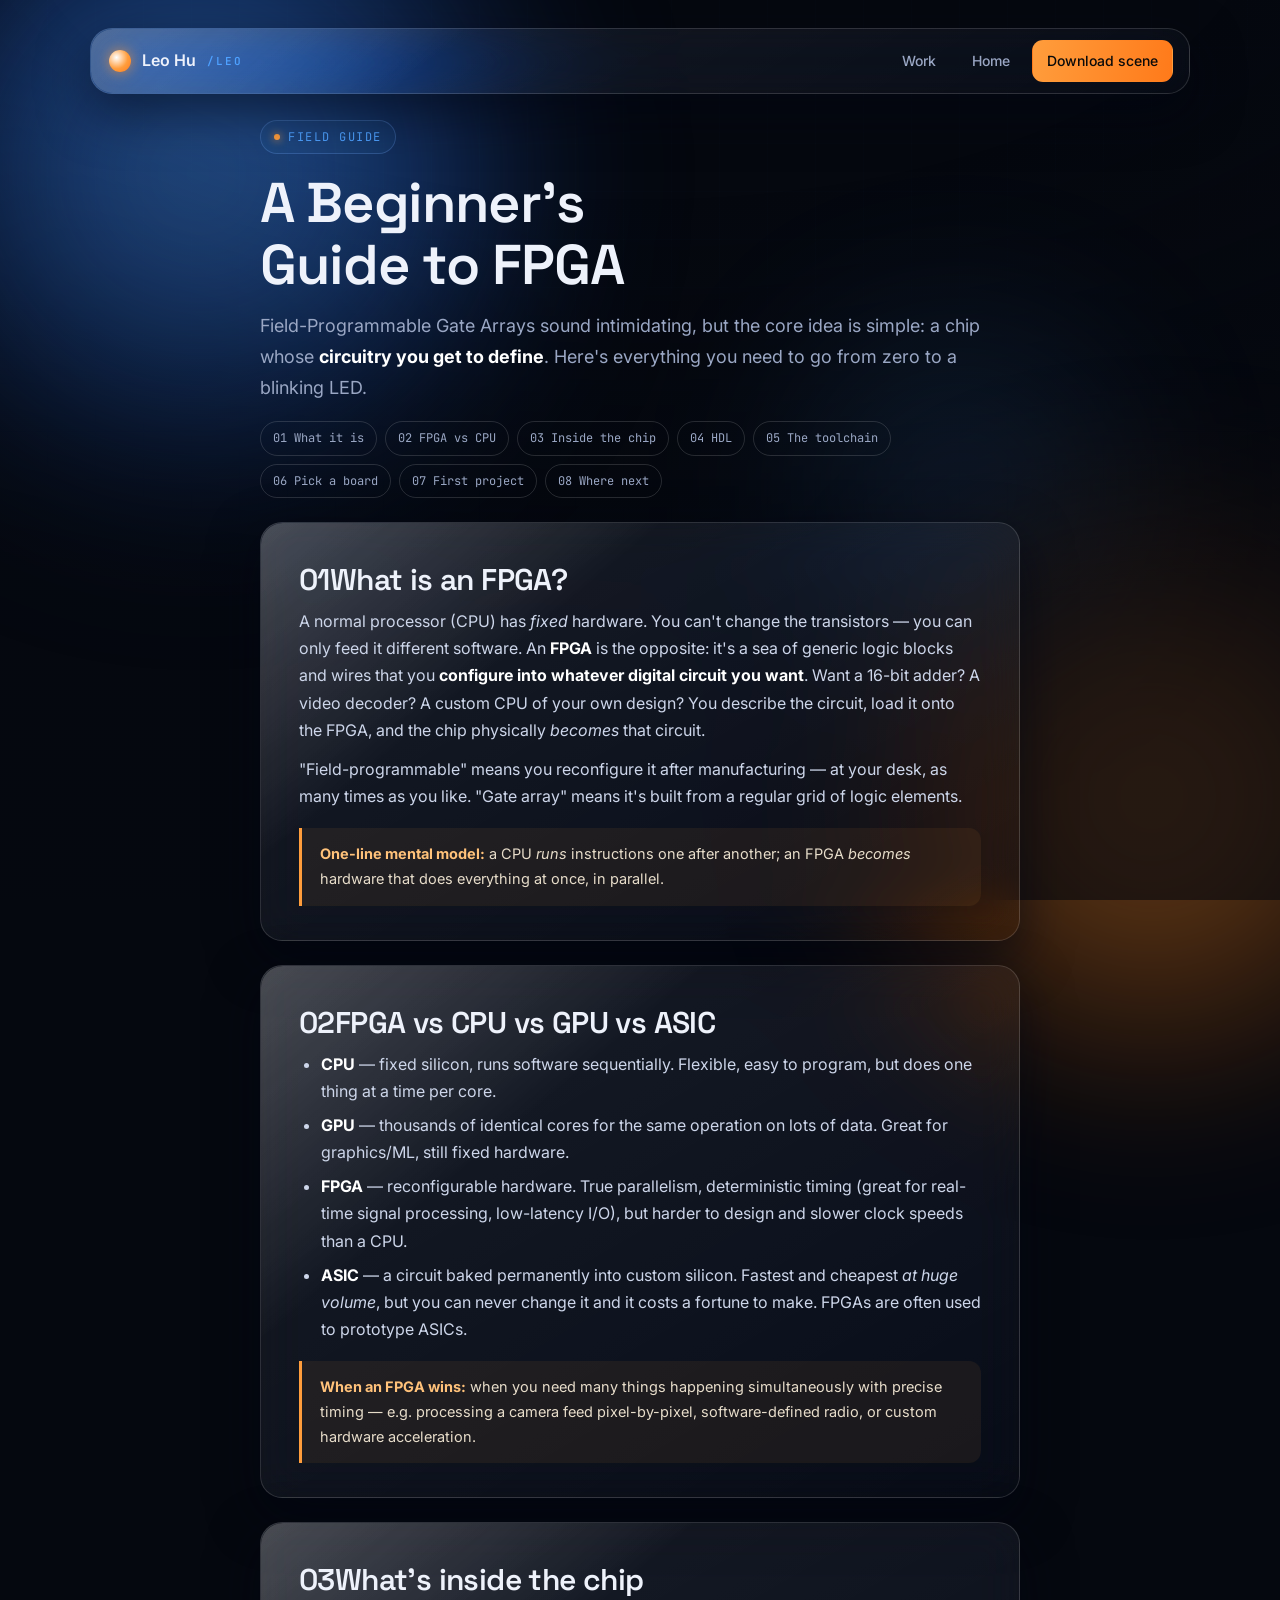
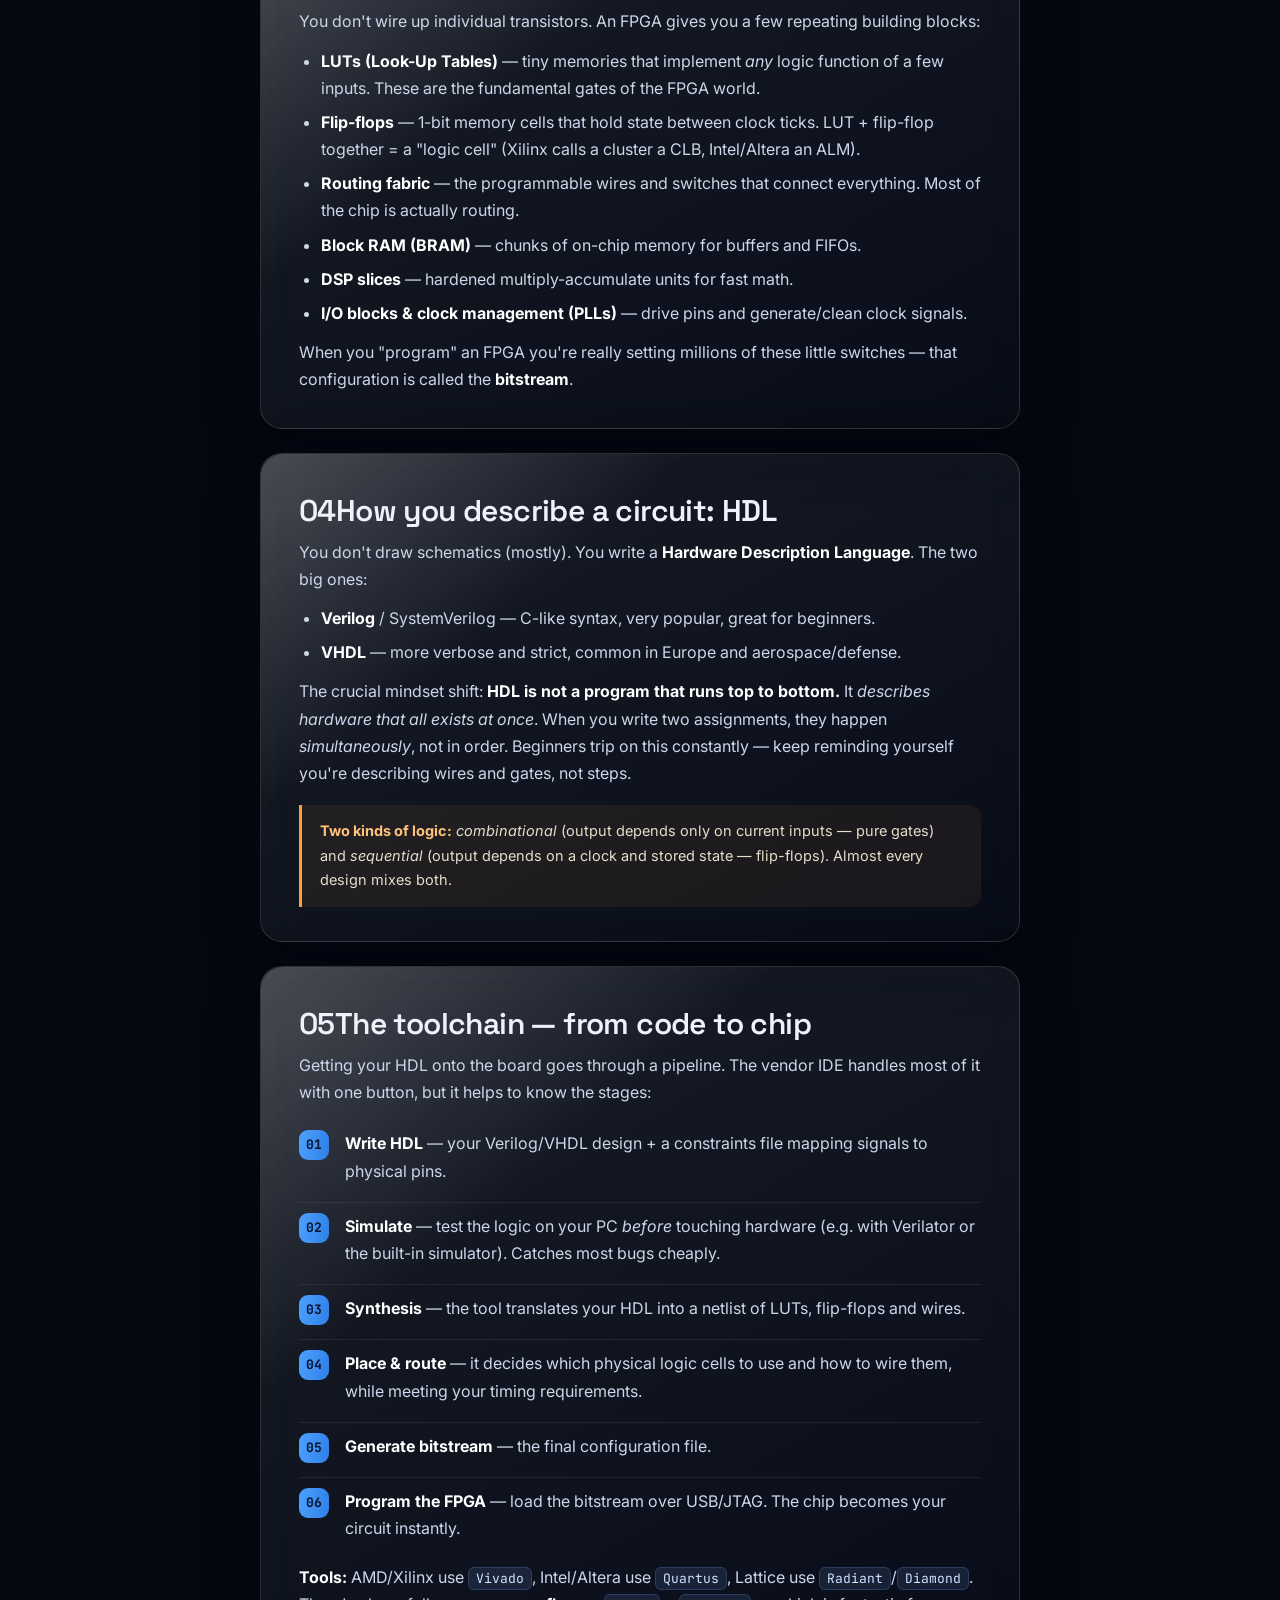
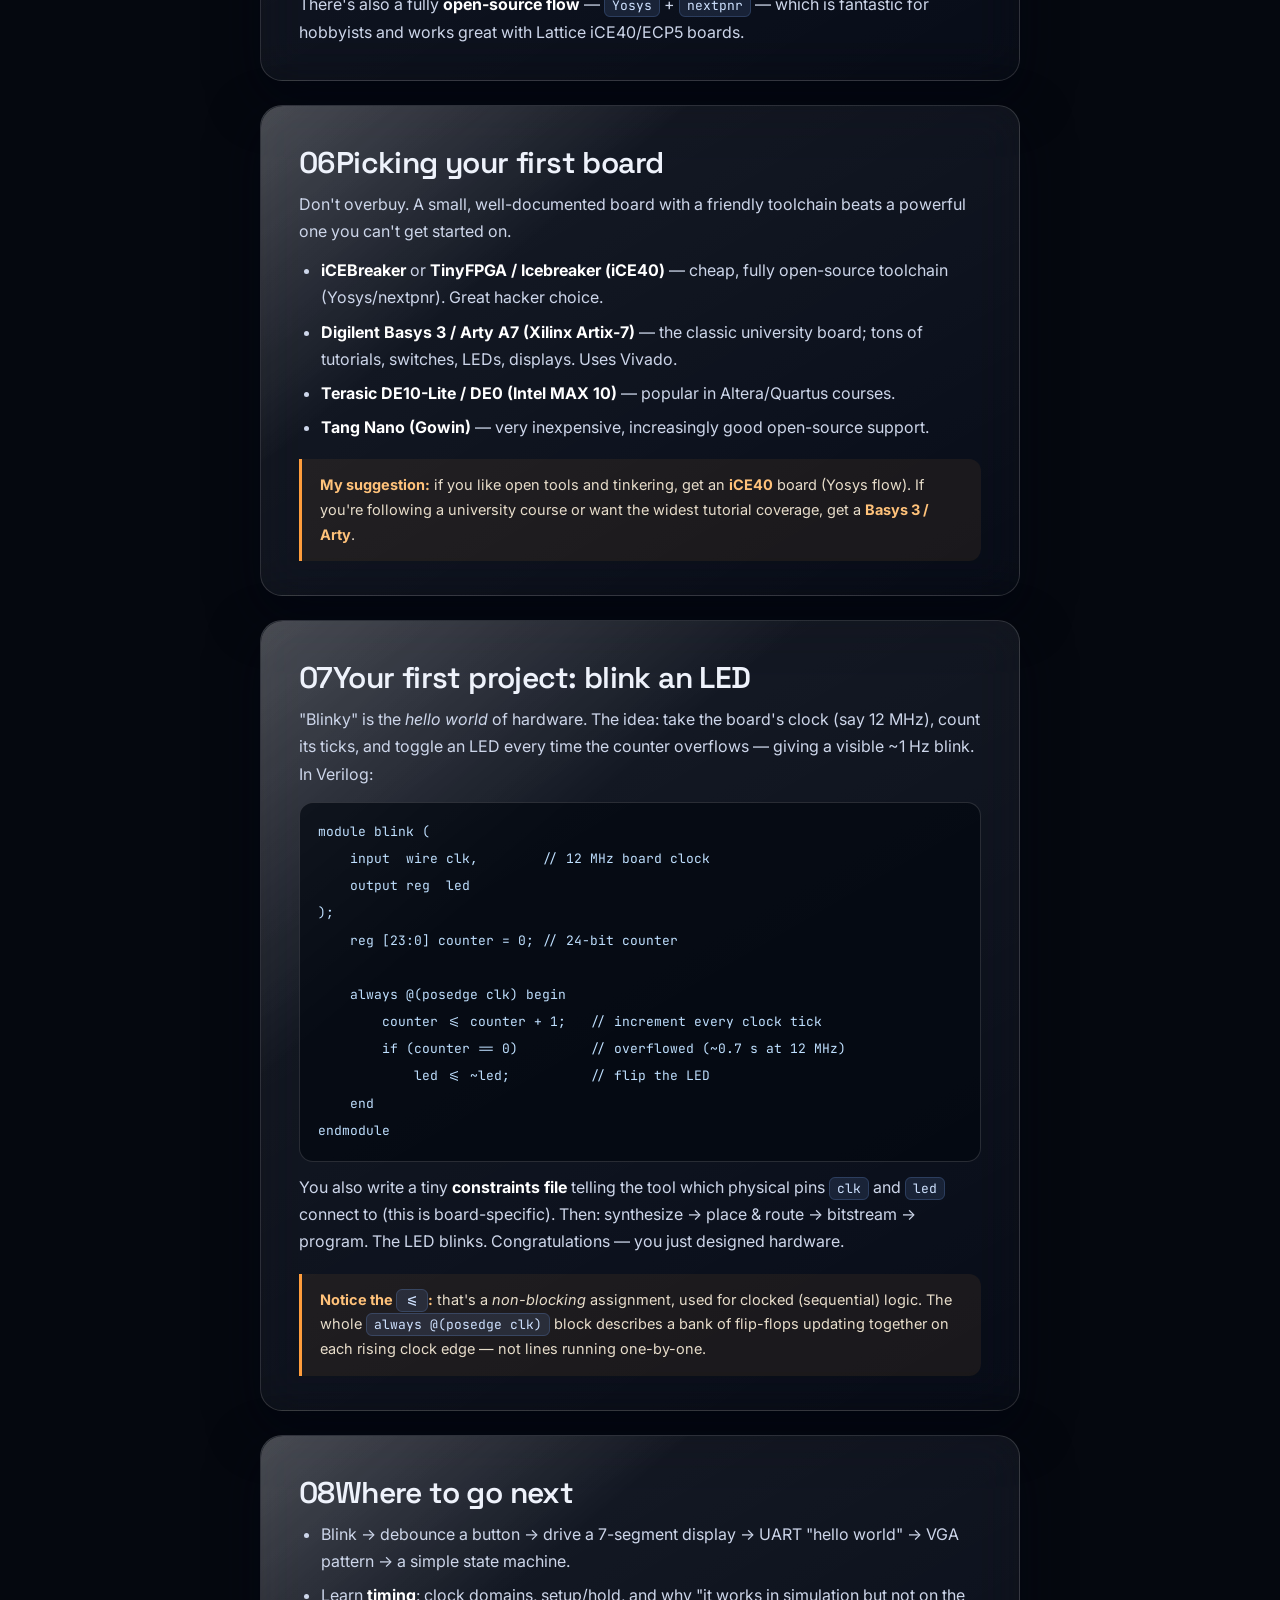
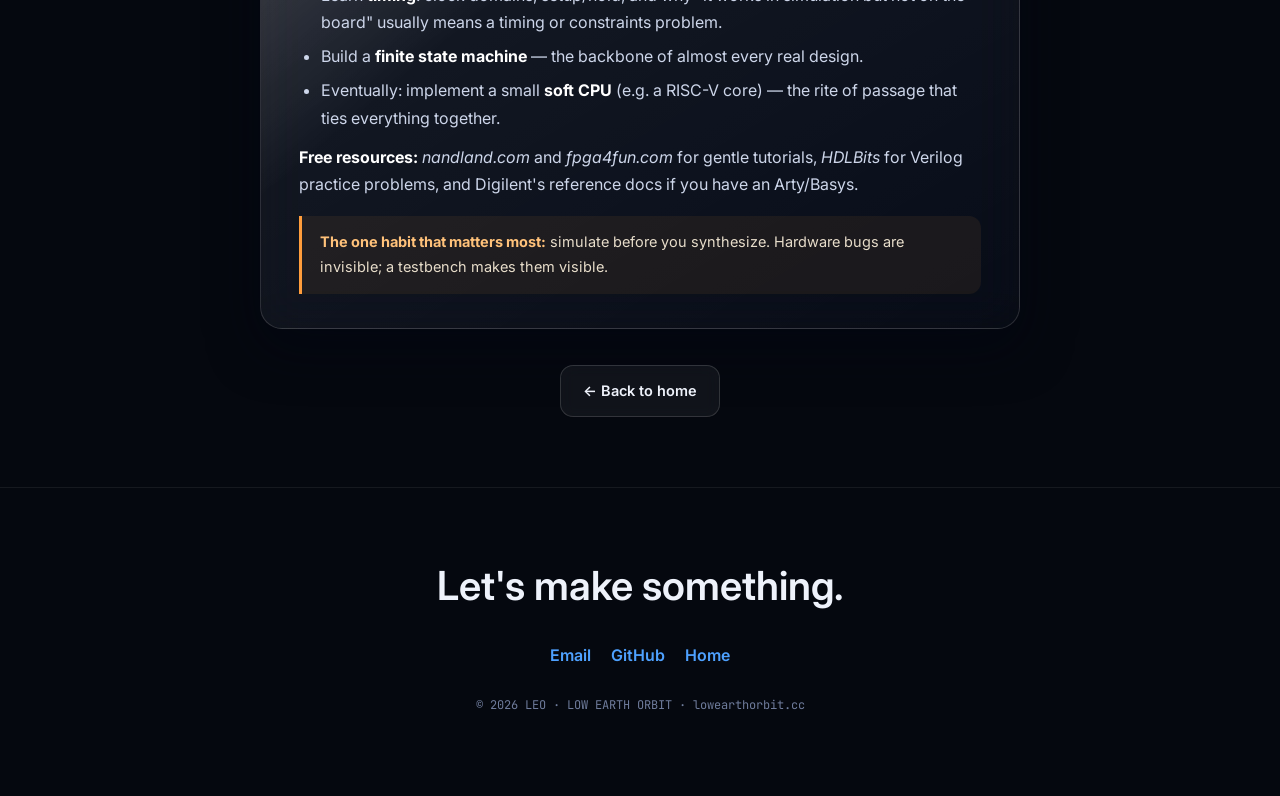
==== fpga.html @ 11cb7e1e "Redesign: liquid-glass UI (blue/orange, high-tech), big photo + small video, remove bio, add FPGA gu" ====
<!DOCTYPE html>
<html lang="en">
<head>
<meta charset="UTF-8">
<meta name="viewport" content="width=device-width, initial-scale=1.0">
<title>A Beginner's Guide to FPGA — lowearthorbit.cc</title>
<meta name="description" content="A from-zero beginner's guide to FPGAs: what they are, how they differ from CPUs, the toolchain, choosing a board, and your first blink-an-LED project in Verilog.">
<link rel="preconnect" href="https://fonts.googleapis.com">
<link rel="preconnect" href="https://fonts.gstatic.com" crossorigin>
<link href="https://fonts.googleapis.com/css2?family=Inter:wght@400;500;600&family=JetBrains+Mono:wght@400;500;700&family=Space+Grotesk:wght@500;600;700&display=swap" rel="stylesheet">
<link rel="stylesheet" href="assets/style.css">
</head>
<body>
  <div class="bg-orb blue"></div>
  <div class="bg-orb orange"></div>
  <div class="bg-orb blue2"></div>
  <div class="bg-grid"></div>
  <div class="bg-veil"></div>

  <nav class="glass">
    <a class="brand" href="index.html"><span class="orb-dot"></span>Leo&nbsp;Hu<span class="mono">/LEO</span></a>
    <div class="nav-links">
      <a href="index.html#work">Work</a>
      <a href="index.html">Home</a>
      <a class="btn nav-cta" href="index.html#nathan">Download scene</a>
    </div>
  </nav>

  <div class="wrap">
    <div class="article">

      <div class="reveal">
        <span class="tag"><span class="dot"></span>Field Guide</span>
        <h1 style="font-size:clamp(34px,6vw,56px);font-weight:600;margin-top:18px">A Beginner's<br><span class="grad">Guide to FPGA</span></h1>
        <p class="lead" style="margin-top:16px">Field-Programmable Gate Arrays sound intimidating, but the core idea is simple: a chip whose <strong style="color:#fff">circuitry you get to define</strong>. Here's everything you need to go from zero to a blinking LED.</p>
        <div class="toc">
          <a href="#what">01 What it is</a>
          <a href="#vs">02 FPGA vs CPU</a>
          <a href="#inside">03 Inside the chip</a>
          <a href="#hdl">04 HDL</a>
          <a href="#flow">05 The toolchain</a>
          <a href="#board">06 Pick a board</a>
          <a href="#blink">07 First project</a>
          <a href="#next">08 Where next</a>
        </div>
      </div>

      <section class="glass reveal" id="what">
        <h2><span class="n">01</span>What is an FPGA?</h2>
        <p>A normal processor (CPU) has <em>fixed</em> hardware. You can't change the transistors — you can only feed it different software. An <strong>FPGA</strong> is the opposite: it's a sea of generic logic blocks and wires that you <strong>configure into whatever digital circuit you want</strong>. Want a 16-bit adder? A video decoder? A custom CPU of your own design? You describe the circuit, load it onto the FPGA, and the chip physically <em>becomes</em> that circuit.</p>
        <p>"Field-programmable" means you reconfigure it after manufacturing — at your desk, as many times as you like. "Gate array" means it's built from a regular grid of logic elements.</p>
        <div class="callout"><b>One-line mental model:</b> a CPU <i>runs</i> instructions one after another; an FPGA <i>becomes</i> hardware that does everything at once, in parallel.</div>
      </section>

      <section class="glass reveal" id="vs">
        <h2><span class="n">02</span>FPGA vs CPU vs GPU vs ASIC</h2>
        <ul>
          <li><strong>CPU</strong> — fixed silicon, runs software sequentially. Flexible, easy to program, but does one thing at a time per core.</li>
          <li><strong>GPU</strong> — thousands of identical cores for the same operation on lots of data. Great for graphics/ML, still fixed hardware.</li>
          <li><strong>FPGA</strong> — reconfigurable hardware. True parallelism, deterministic timing (great for real-time signal processing, low-latency I/O), but harder to design and slower clock speeds than a CPU.</li>
          <li><strong>ASIC</strong> — a circuit baked permanently into custom silicon. Fastest and cheapest <em>at huge volume</em>, but you can never change it and it costs a fortune to make. FPGAs are often used to prototype ASICs.</li>
        </ul>
        <div class="callout"><b>When an FPGA wins:</b> when you need many things happening simultaneously with precise timing — e.g. processing a camera feed pixel-by-pixel, software-defined radio, or custom hardware acceleration.</div>
      </section>

      <section class="glass reveal" id="inside">
        <h2><span class="n">03</span>What's inside the chip</h2>
        <p>You don't wire up individual transistors. An FPGA gives you a few repeating building blocks:</p>
        <ul>
          <li><strong>LUTs (Look-Up Tables)</strong> — tiny memories that implement <em>any</em> logic function of a few inputs. These are the fundamental gates of the FPGA world.</li>
          <li><strong>Flip-flops</strong> — 1-bit memory cells that hold state between clock ticks. LUT + flip-flop together = a "logic cell" (Xilinx calls a cluster a CLB, Intel/Altera an ALM).</li>
          <li><strong>Routing fabric</strong> — the programmable wires and switches that connect everything. Most of the chip is actually routing.</li>
          <li><strong>Block RAM (BRAM)</strong> — chunks of on-chip memory for buffers and FIFOs.</li>
          <li><strong>DSP slices</strong> — hardened multiply-accumulate units for fast math.</li>
          <li><strong>I/O blocks &amp; clock management (PLLs)</strong> — drive pins and generate/clean clock signals.</li>
        </ul>
        <p>When you "program" an FPGA you're really setting millions of these little switches — that configuration is called the <strong>bitstream</strong>.</p>
      </section>

      <section class="glass reveal" id="hdl">
        <h2><span class="n">04</span>How you describe a circuit: HDL</h2>
        <p>You don't draw schematics (mostly). You write a <strong>Hardware Description Language</strong>. The two big ones:</p>
        <ul>
          <li><strong>Verilog</strong> / SystemVerilog — C-like syntax, very popular, great for beginners.</li>
          <li><strong>VHDL</strong> — more verbose and strict, common in Europe and aerospace/defense.</li>
        </ul>
        <p>The crucial mindset shift: <strong>HDL is not a program that runs top to bottom.</strong> It <em>describes hardware that all exists at once</em>. When you write two assignments, they happen <em>simultaneously</em>, not in order. Beginners trip on this constantly — keep reminding yourself you're describing wires and gates, not steps.</p>
        <div class="callout"><b>Two kinds of logic:</b> <i>combinational</i> (output depends only on current inputs — pure gates) and <i>sequential</i> (output depends on a clock and stored state — flip-flops). Almost every design mixes both.</div>
      </section>

      <section class="glass reveal" id="flow">
        <h2><span class="n">05</span>The toolchain — from code to chip</h2>
        <p>Getting your HDL onto the board goes through a pipeline. The vendor IDE handles most of it with one button, but it helps to know the stages:</p>
        <ol class="steps">
          <li><b>Write HDL</b> — your Verilog/VHDL design + a constraints file mapping signals to physical pins.</li>
          <li><b>Simulate</b> — test the logic on your PC <em>before</em> touching hardware (e.g. with Verilator or the built-in simulator). Catches most bugs cheaply.</li>
          <li><b>Synthesis</b> — the tool translates your HDL into a netlist of LUTs, flip-flops and wires.</li>
          <li><b>Place &amp; route</b> — it decides which physical logic cells to use and how to wire them, while meeting your timing requirements.</li>
          <li><b>Generate bitstream</b> — the final configuration file.</li>
          <li><b>Program the FPGA</b> — load the bitstream over USB/JTAG. The chip becomes your circuit instantly.</li>
        </ol>
        <p><strong>Tools:</strong> AMD/Xilinx use <code>Vivado</code>, Intel/Altera use <code>Quartus</code>, Lattice use <code>Radiant</code>/<code>Diamond</code>. There's also a fully <strong>open-source flow</strong> — <code>Yosys</code> + <code>nextpnr</code> — which is fantastic for hobbyists and works great with Lattice iCE40/ECP5 boards.</p>
      </section>

      <section class="glass reveal" id="board">
        <h2><span class="n">06</span>Picking your first board</h2>
        <p>Don't overbuy. A small, well-documented board with a friendly toolchain beats a powerful one you can't get started on.</p>
        <ul>
          <li><strong>iCEBreaker</strong> or <strong>TinyFPGA / Icebreaker (iCE40)</strong> — cheap, fully open-source toolchain (Yosys/nextpnr). Great hacker choice.</li>
          <li><strong>Digilent Basys 3 / Arty A7 (Xilinx Artix-7)</strong> — the classic university board; tons of tutorials, switches, LEDs, displays. Uses Vivado.</li>
          <li><strong>Terasic DE10-Lite / DE0 (Intel MAX 10)</strong> — popular in Altera/Quartus courses.</li>
          <li><strong>Tang Nano (Gowin)</strong> — very inexpensive, increasingly good open-source support.</li>
        </ul>
        <div class="callout"><b>My suggestion:</b> if you like open tools and tinkering, get an <b>iCE40</b> board (Yosys flow). If you're following a university course or want the widest tutorial coverage, get a <b>Basys 3 / Arty</b>.</div>
      </section>

      <section class="glass reveal" id="blink">
        <h2><span class="n">07</span>Your first project: blink an LED</h2>
        <p>"Blinky" is the <em>hello world</em> of hardware. The idea: take the board's clock (say 12&nbsp;MHz), count its ticks, and toggle an LED every time the counter overflows — giving a visible ~1&nbsp;Hz blink. In Verilog:</p>
        <pre><code>module blink (
    input  wire clk,        // 12 MHz board clock
    output reg  led
);
    reg [23:0] counter = 0; // 24-bit counter

    always @(posedge clk) begin
        counter &lt;= counter + 1;   // increment every clock tick
        if (counter == 0)         // overflowed (~0.7 s at 12 MHz)
            led &lt;= ~led;          // flip the LED
    end
endmodule</code></pre>
        <p>You also write a tiny <strong>constraints file</strong> telling the tool which physical pins <code>clk</code> and <code>led</code> connect to (this is board-specific). Then: synthesize → place &amp; route → bitstream → program. The LED blinks. Congratulations — you just designed hardware.</p>
        <div class="callout"><b>Notice the <code>&lt;=</code>:</b> that's a <i>non-blocking</i> assignment, used for clocked (sequential) logic. The whole <code>always @(posedge clk)</code> block describes a bank of flip-flops updating together on each rising clock edge — not lines running one-by-one.</div>
      </section>

      <section class="glass reveal" id="next">
        <h2><span class="n">08</span>Where to go next</h2>
        <ul>
          <li>Blink → debounce a button → drive a 7-segment display → UART "hello world" → VGA pattern → a simple state machine.</li>
          <li>Learn <strong>timing</strong>: clock domains, setup/hold, and why "it works in simulation but not on the board" usually means a timing or constraints problem.</li>
          <li>Build a <strong>finite state machine</strong> — the backbone of almost every real design.</li>
          <li>Eventually: implement a small <strong>soft CPU</strong> (e.g. a RISC-V core) — the rite of passage that ties everything together.</li>
        </ul>
        <p><strong>Free resources:</strong> <em>nandland.com</em> and <em>fpga4fun.com</em> for gentle tutorials, <em>HDLBits</em> for Verilog practice problems, and Digilent's reference docs if you have an Arty/Basys.</p>
        <div class="callout"><b>The one habit that matters most:</b> simulate before you synthesize. Hardware bugs are invisible; a testbench makes them visible.</div>
      </section>

      <p style="text-align:center;margin-top:36px">
        <a class="btn btn-ghost" href="index.html">← Back to home</a>
      </p>
    </div>
  </div>

  <footer id="contact">
    <div class="wrap">
      <div class="big">Let's make something.</div>
      <div class="links">
        <a href="mailto:leoh949494@gmail.com">Email</a>
        <a href="https://github.com/leoeohu">GitHub</a>
        <a href="index.html">Home</a>
      </div>
      <div class="fine">© <span id="year"></span> LEO · LOW EARTH ORBIT · lowearthorbit.cc</div>
    </div>
  </footer>

  <script src="assets/main.js"></script>
</body>
</html>
---- assets/style.css ----
/* ===========================================================
   lowearthorbit.cc — shared design system
   minimalist · liquid glass · blue + orange · high-tech
   =========================================================== */
:root{
  --bg-0:#05080f;
  --bg-1:#080d1a;
  --ink:#eef2fb;
  --muted:#9aa7c4;
  --muted-2:#6f7c9c;

  --blue:#4ea1ff;
  --blue-2:#2f7fe6;
  --blue-deep:#1b4fae;
  --orange:#ff9d3c;
  --orange-2:#ff7a1a;
  --orange-soft:#ffc27a;

  --glass-bg:linear-gradient(150deg, rgba(255,255,255,.085), rgba(255,255,255,.02));
  --glass-brd:rgba(255,255,255,.14);
  --glass-shadow:0 18px 50px rgba(2,6,18,.55);
  --maxw:1100px;
  --ease:cubic-bezier(.22,.7,.2,1);
  --mono:'JetBrains Mono',ui-monospace,Menlo,monospace;
}
*{box-sizing:border-box;margin:0;padding:0}
html{scroll-behavior:smooth}
body{
  background:var(--bg-0);
  color:var(--ink);
  font-family:'Inter',-apple-system,BlinkMacSystemFont,'Segoe UI',sans-serif;
  line-height:1.7;font-size:16px;
  -webkit-font-smoothing:antialiased;
  overflow-x:hidden;position:relative;min-height:100vh;
}
h1,h2,h3,h4{font-family:'Space Grotesk','Inter',sans-serif;letter-spacing:-.02em;line-height:1.1}
a{color:inherit}
.mono{font-family:var(--mono)}

/* ---------- ambient background: drifting orbs + tech grid ---------- */
.bg-orb{position:fixed;border-radius:50%;filter:blur(90px);z-index:-3;opacity:.55;pointer-events:none}
.bg-orb.blue{width:55vw;height:55vw;left:-12vw;top:-14vw;
  background:radial-gradient(circle,var(--blue) 0%,var(--blue-deep) 45%,transparent 70%);
  animation:drift1 26s var(--ease) infinite alternate}
.bg-orb.orange{width:48vw;height:48vw;right:-14vw;bottom:-16vw;
  background:radial-gradient(circle,var(--orange) 0%,#9c4a08 45%,transparent 70%);
  animation:drift2 32s var(--ease) infinite alternate;opacity:.42}
.bg-orb.blue2{width:34vw;height:34vw;right:8vw;top:30vh;
  background:radial-gradient(circle,var(--blue) 0%,transparent 68%);opacity:.28;
  animation:drift3 38s var(--ease) infinite alternate}
@keyframes drift1{to{transform:translate(8vw,10vh) scale(1.12)}}
@keyframes drift2{to{transform:translate(-7vw,-8vh) scale(1.08)}}
@keyframes drift3{to{transform:translate(-6vw,6vh) scale(1.15)}}
.bg-grid{position:fixed;inset:0;z-index:-2;pointer-events:none;opacity:.5;
  background:
    linear-gradient(transparent 0,transparent calc(100% - 1px),rgba(120,160,255,.05) 100%),
    linear-gradient(90deg,transparent 0,transparent calc(100% - 1px),rgba(120,160,255,.05) 100%);
  background-size:48px 48px;
  -webkit-mask-image:radial-gradient(120% 90% at 50% 0%,#000 30%,transparent 80%);
  mask-image:radial-gradient(120% 90% at 50% 0%,#000 30%,transparent 80%);}
.bg-veil{position:fixed;inset:0;z-index:-2;pointer-events:none;
  background:radial-gradient(120% 80% at 50% -10%,transparent 40%,rgba(5,8,15,.6) 100%)}

/* ---------- liquid glass primitive ---------- */
.glass{position:relative;background:var(--glass-bg);backdrop-filter:blur(22px) saturate(170%);
  -webkit-backdrop-filter:blur(22px) saturate(170%);
  border:1px solid var(--glass-brd);border-radius:22px;box-shadow:var(--glass-shadow);
  overflow:hidden;isolation:isolate;
  transition:transform .4s var(--ease),border-color .4s var(--ease),box-shadow .4s var(--ease)}
.glass::before{content:"";position:absolute;inset:0;border-radius:inherit;pointer-events:none;
  background:linear-gradient(140deg,rgba(255,255,255,.35),rgba(255,255,255,0) 32%);
  opacity:.6;mix-blend-mode:overlay}
.glass::after{content:"";position:absolute;inset:0;border-radius:inherit;pointer-events:none;
  background:radial-gradient(220px circle at var(--mx,50%) var(--my,15%),rgba(255,255,255,.18),transparent 60%);
  opacity:0;transition:opacity .4s var(--ease)}
.glass:hover{transform:translateY(-4px);border-color:rgba(255,255,255,.28);
  box-shadow:0 26px 70px rgba(2,6,18,.6),0 0 0 1px rgba(120,170,255,.12)}
.glass:hover::after{opacity:1}
.glass>*{position:relative;z-index:1}

/* ---------- layout ---------- */
.wrap{max-width:var(--maxw);margin:0 auto;padding:0 26px}
section{padding:70px 0;position:relative}
.tag{display:inline-flex;align-items:center;gap:8px;font-family:var(--mono);font-size:12px;
  letter-spacing:1.5px;text-transform:uppercase;color:var(--blue);
  padding:6px 13px;border:1px solid rgba(120,170,255,.25);border-radius:999px;background:rgba(78,161,255,.06)}
.tag .dot{width:6px;height:6px;border-radius:50%;background:var(--orange);box-shadow:0 0 8px var(--orange)}
.sec-head{margin-bottom:34px}
.sec-num{font-family:var(--mono);font-size:13px;color:var(--orange);letter-spacing:2px}
.sec-title{font-size:clamp(28px,4.6vw,42px);font-weight:600;margin-top:8px}
.sec-sub{color:var(--muted);margin-top:10px;max-width:560px}

/* ---------- nav ---------- */
nav{position:sticky;top:14px;z-index:60;margin:14px auto 0;max-width:var(--maxw);
  width:calc(100% - 28px);display:flex;align-items:center;justify-content:space-between;
  padding:11px 16px 11px 18px;border-radius:18px}
.brand{display:flex;align-items:center;gap:11px;text-decoration:none;color:var(--ink);font-weight:600;font-size:16px}
.brand .orb-dot{width:22px;height:22px;border-radius:50%;
  background:radial-gradient(circle at 34% 34%,#fff,var(--orange) 55%,var(--orange-2));
  box-shadow:0 0 14px rgba(255,150,50,.7)}
.brand .mono{color:var(--blue);font-size:11px;letter-spacing:2px}
.nav-links{display:flex;gap:8px;align-items:center}
.nav-links a{text-decoration:none;color:var(--muted);font-size:14px;font-weight:500;
  padding:8px 14px;border-radius:11px;transition:color .25s,background .25s}
.nav-links a:hover{color:var(--ink);background:rgba(255,255,255,.06)}
.nav-cta{color:#0a0a0a!important;background:linear-gradient(100deg,var(--orange),var(--orange-2));font-weight:600}
.nav-cta:hover{filter:brightness(1.08)}
@media(max-width:620px){.nav-links a:not(.nav-cta){display:none}}

/* ---------- buttons ---------- */
.btn{display:inline-flex;align-items:center;gap:9px;text-decoration:none;font-weight:600;font-size:14.5px;
  padding:13px 22px;border-radius:13px;cursor:pointer;border:1px solid transparent;
  transition:transform .2s var(--ease),box-shadow .2s var(--ease),background .2s,border-color .2s}
.btn-primary{background:linear-gradient(100deg,var(--orange),var(--orange-2));color:#1a0e02;
  box-shadow:0 10px 30px rgba(255,140,40,.32)}
.btn-primary:hover{transform:translateY(-3px);box-shadow:0 16px 42px rgba(255,140,40,.46)}
.btn-blue{background:linear-gradient(100deg,var(--blue),var(--blue-2));color:#06122a;
  box-shadow:0 10px 30px rgba(60,130,246,.3)}
.btn-blue:hover{transform:translateY(-3px);box-shadow:0 16px 42px rgba(60,130,246,.45)}
.btn-ghost{background:rgba(255,255,255,.05);border-color:var(--glass-brd);color:var(--ink);
  backdrop-filter:blur(8px)}
.btn-ghost:hover{transform:translateY(-3px);border-color:rgba(255,255,255,.3);background:rgba(255,255,255,.09)}

/* ---------- hero ---------- */
header.hero{padding:90px 0 40px;text-align:center}
header.hero h1{font-size:clamp(48px,9vw,104px);font-weight:600;line-height:.98}
.hero .grad{background:linear-gradient(100deg,var(--blue) 0%,#bcd6ff 40%,var(--orange-soft) 72%,var(--orange) 100%);
  -webkit-background-clip:text;background-clip:text;-webkit-text-fill-color:transparent}
.hero .lead{margin:22px auto 0;max-width:520px;color:var(--muted);font-size:clamp(16px,2.2vw,19px)}
.hero .chips{display:flex;gap:10px;justify-content:center;flex-wrap:wrap;margin-top:26px}
.chip{font-family:var(--mono);font-size:12.5px;color:var(--ink);padding:8px 15px;border-radius:999px;
  background:var(--glass-bg);border:1px solid var(--glass-brd);backdrop-filter:blur(10px)}
.chip:nth-child(even){border-color:rgba(255,160,60,.32);color:var(--orange-soft)}
.hero .cta{display:flex;gap:13px;justify-content:center;flex-wrap:wrap;margin-top:34px}

/* ---------- nathan feature: big photo + small video ---------- */
.nathan{display:grid;grid-template-columns:1.05fr .95fr;gap:30px;align-items:stretch}
.nathan .photo{padding:0}
.nathan .photo img{display:block;width:100%;height:100%;object-fit:cover;border-radius:22px;min-height:420px}
.nathan .panel{padding:30px;display:flex;flex-direction:column;justify-content:center}
.nathan .panel h3{font-size:clamp(26px,3.4vw,34px);font-weight:600}
.nathan .role{font-family:var(--mono);font-size:12px;letter-spacing:1.5px;text-transform:uppercase;color:var(--orange);margin-top:6px}
.nathan .panel p{color:var(--muted);margin-top:14px;font-size:15px}
.nathan .specs{display:flex;flex-wrap:wrap;gap:7px;margin-top:16px}
.pill{font-family:var(--mono);font-size:11.5px;color:var(--muted);padding:5px 11px;border:1px solid var(--glass-brd);border-radius:999px}
.video-row{display:flex;align-items:center;gap:14px;margin-top:20px}
.video-mini{width:120px;flex:0 0 120px;border-radius:14px;overflow:hidden;border:1px solid var(--glass-brd);background:#06101f}
.video-mini video{display:block;width:100%;height:100%;object-fit:cover}
.video-cap{font-size:13px;color:var(--muted)}
.video-cap b{display:block;color:var(--ink);font-family:var(--mono);font-size:11px;letter-spacing:1.5px;text-transform:uppercase;margin-bottom:3px}
.acts{display:flex;gap:11px;flex-wrap:wrap;margin-top:24px}
@media(max-width:780px){.nathan{grid-template-columns:1fr}.nathan .photo img{min-height:0;aspect-ratio:3/4}}

/* ---------- two-up project cards ---------- */
.cards{display:grid;grid-template-columns:1fr 1fr;gap:22px;margin-top:22px}
.card{padding:0;display:flex;flex-direction:column}
.card .thumb{aspect-ratio:16/10;overflow:hidden;border-bottom:1px solid var(--glass-brd)}
.card .thumb img{width:100%;height:100%;object-fit:cover;transition:transform .6s var(--ease)}
.card:hover .thumb img{transform:scale(1.06)}
.card .body{padding:22px 24px 24px}
.card .role{font-family:var(--mono);font-size:11.5px;letter-spacing:1.5px;text-transform:uppercase;color:var(--blue)}
.card h3{font-size:21px;font-weight:600;margin-top:7px}
.card p{color:var(--muted);font-size:14.5px;margin-top:10px}
.card .acts{margin-top:18px}
.tex-grid{display:grid;grid-template-columns:repeat(4,1fr);gap:7px}
.tex-grid img{width:100%;aspect-ratio:1;object-fit:cover;border-radius:9px;border:1px solid var(--glass-brd)}
.note{font-family:var(--mono);font-size:11.5px;color:var(--muted-2);margin-top:16px}
@media(max-width:780px){.cards{grid-template-columns:1fr}}

/* ---------- FPGA guide banner on home ---------- */
.guide-banner{padding:34px 36px;display:grid;grid-template-columns:1fr auto;gap:24px;align-items:center}
.guide-banner h3{font-size:clamp(24px,3.2vw,32px);font-weight:600}
.guide-banner p{color:var(--muted);margin-top:10px;max-width:560px;font-size:15px}
.guide-banner .circuit{font-family:var(--mono);font-size:12px;color:var(--blue);margin-top:14px;letter-spacing:1px}
@media(max-width:680px){.guide-banner{grid-template-columns:1fr}}

/* ---------- footer ---------- */
footer{padding:64px 0 80px;text-align:center;border-top:1px solid rgba(255,255,255,.07);margin-top:50px}
footer .big{font-size:clamp(26px,5vw,40px);font-weight:600}
footer .links{display:flex;gap:20px;justify-content:center;margin-top:22px}
footer .links a{color:var(--blue);text-decoration:none;font-weight:600}
footer .links a:hover{color:var(--orange-soft)}
footer .fine{margin-top:26px;font-family:var(--mono);font-size:12px;color:var(--muted-2)}

/* ---------- article (fpga guide page) ---------- */
.article{max-width:760px;margin:0 auto;padding:40px 0 20px}
.article .glass{padding:34px 38px;margin-top:24px}
.article h2{font-size:clamp(24px,3.4vw,30px);font-weight:600;margin-top:6px}
.article h3{font-size:20px;font-weight:600;margin:26px 0 6px;color:var(--ink)}
.article h3 .n{font-family:var(--mono);color:var(--orange);font-size:14px;margin-right:8px}
.article p{color:#cdd6ea;margin-top:12px}
.article ul{margin:12px 0 0 2px;padding-left:20px;color:#cdd6ea}
.article li{margin-top:7px}
.article strong{color:#fff}
.article .lead{font-size:18px;color:var(--muted)}
.article code{font-family:var(--mono);font-size:13px;background:rgba(120,170,255,.12);
  border:1px solid rgba(120,170,255,.2);border-radius:6px;padding:2px 7px;color:#cfe2ff}
.article pre{margin-top:14px;background:rgba(4,8,16,.7);border:1px solid var(--glass-brd);border-radius:14px;
  padding:16px 18px;overflow-x:auto}
.article pre code{background:none;border:none;padding:0;color:#bfe0ff;font-size:13px;line-height:1.7}
.callout{margin-top:18px;border-left:3px solid var(--orange);background:rgba(255,160,60,.07);
  border-radius:0 12px 12px 0;padding:14px 18px;color:#e7ddca;font-size:14.5px}
.callout b{color:var(--orange-soft)}
.steps{counter-reset:s;list-style:none;padding:0;margin-top:14px}
.steps li{counter-increment:s;position:relative;padding:10px 0 10px 46px;border-top:1px solid rgba(255,255,255,.07);color:#cdd6ea}
.steps li:first-child{border-top:none}
.steps li::before{content:counter(s,decimal-leading-zero);position:absolute;left:0;top:10px;
  font-family:var(--mono);font-size:13px;color:#06122a;background:linear-gradient(100deg,var(--blue),var(--blue-2));
  width:30px;height:30px;border-radius:9px;display:grid;place-items:center;font-weight:700}
.steps li b{color:#fff}
.toc{display:flex;gap:8px;flex-wrap:wrap;margin-top:18px}
.toc a{font-family:var(--mono);font-size:12px;text-decoration:none;color:var(--muted);
  padding:6px 12px;border:1px solid var(--glass-brd);border-radius:999px;transition:.25s}
.toc a:hover{color:var(--ink);border-color:var(--blue);background:rgba(78,161,255,.08)}

/* ---------- reveal ---------- */
.reveal{opacity:0;transform:translateY(26px);transition:opacity .8s var(--ease),transform .8s var(--ease)}
.reveal.in{opacity:1;transform:none}
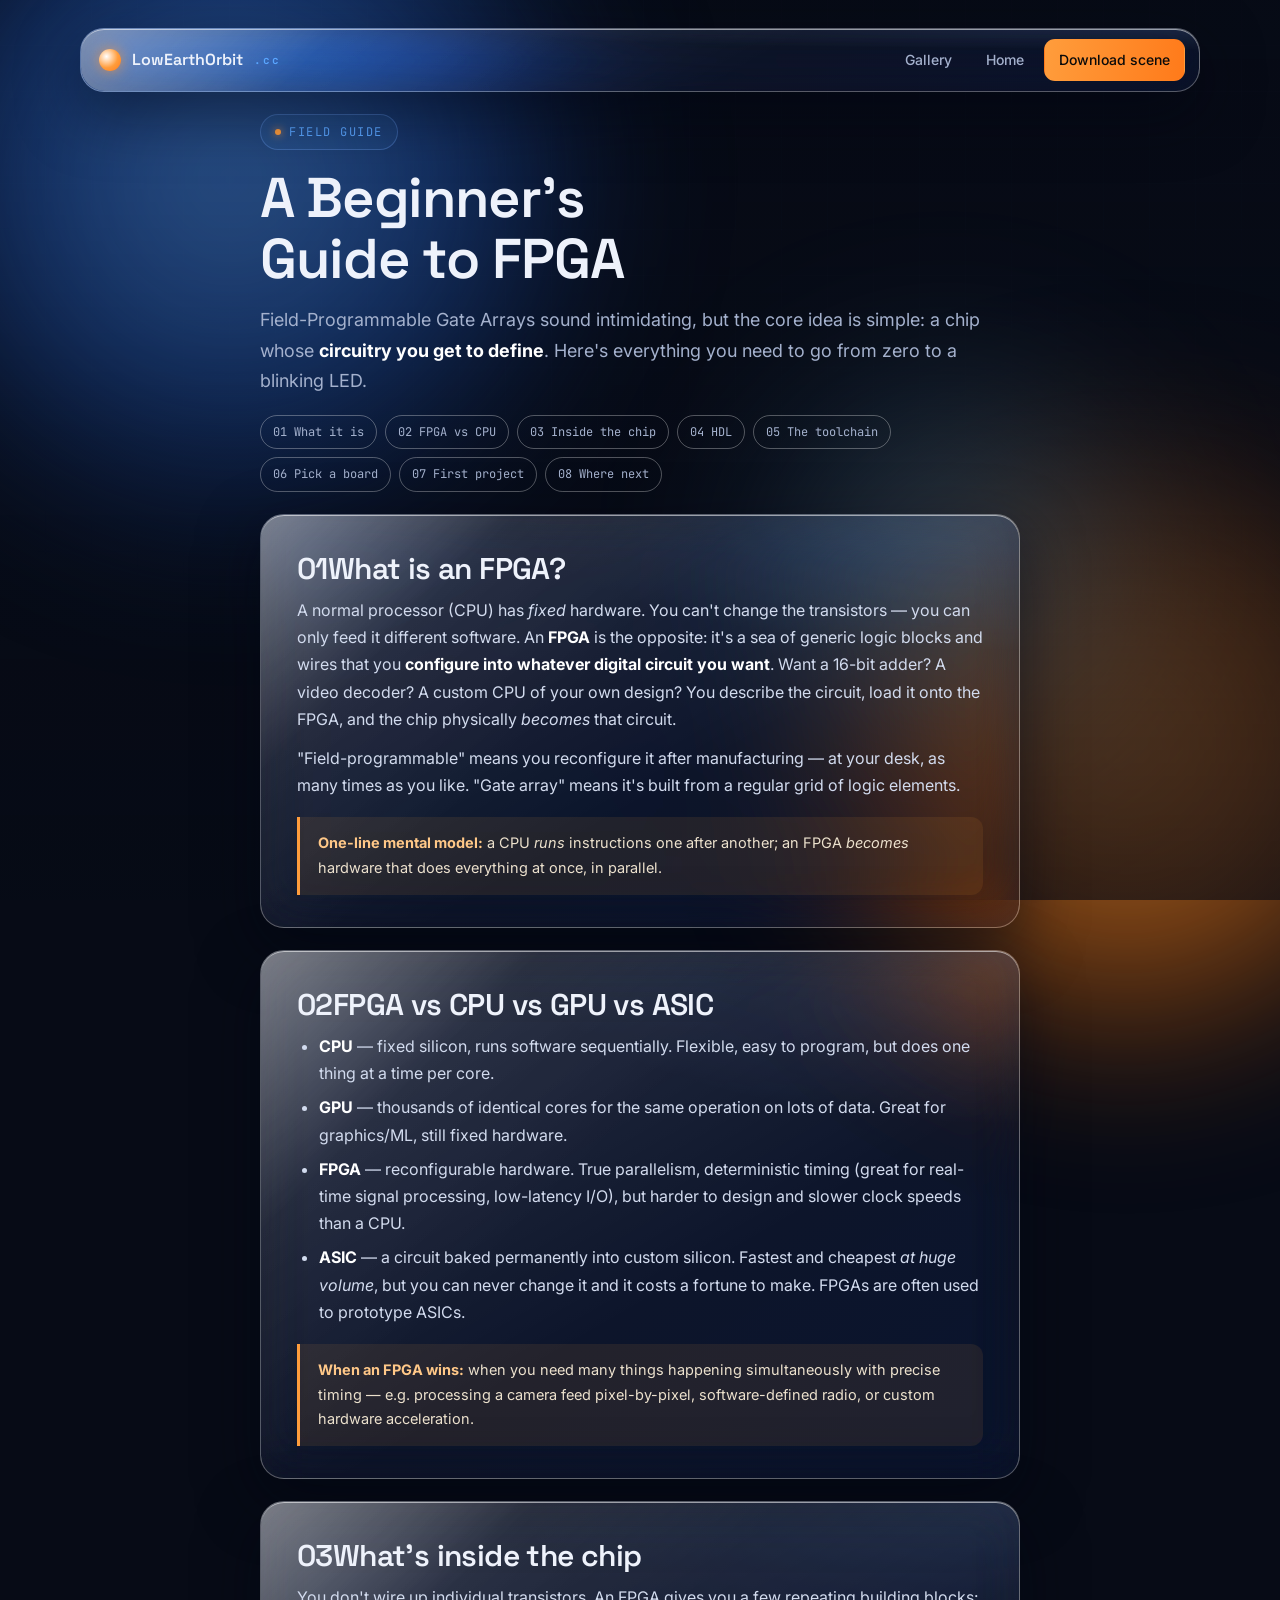
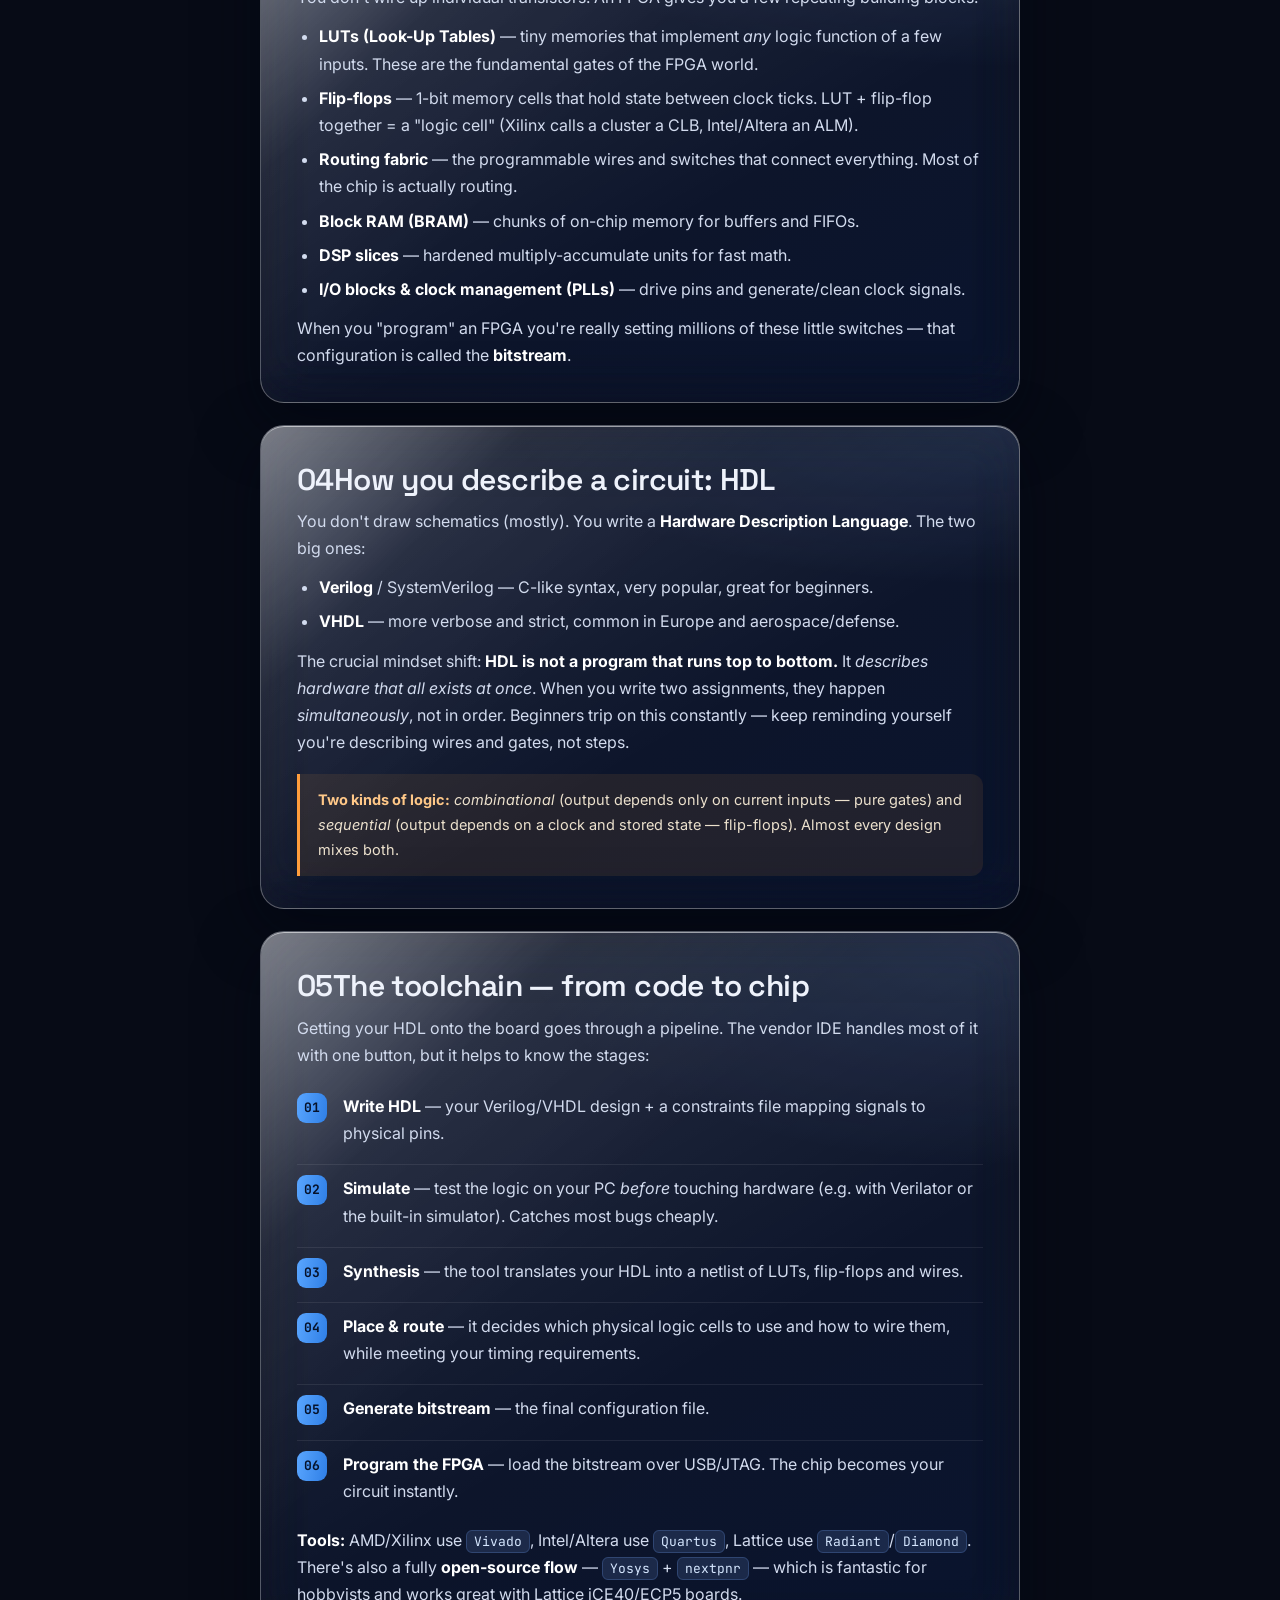
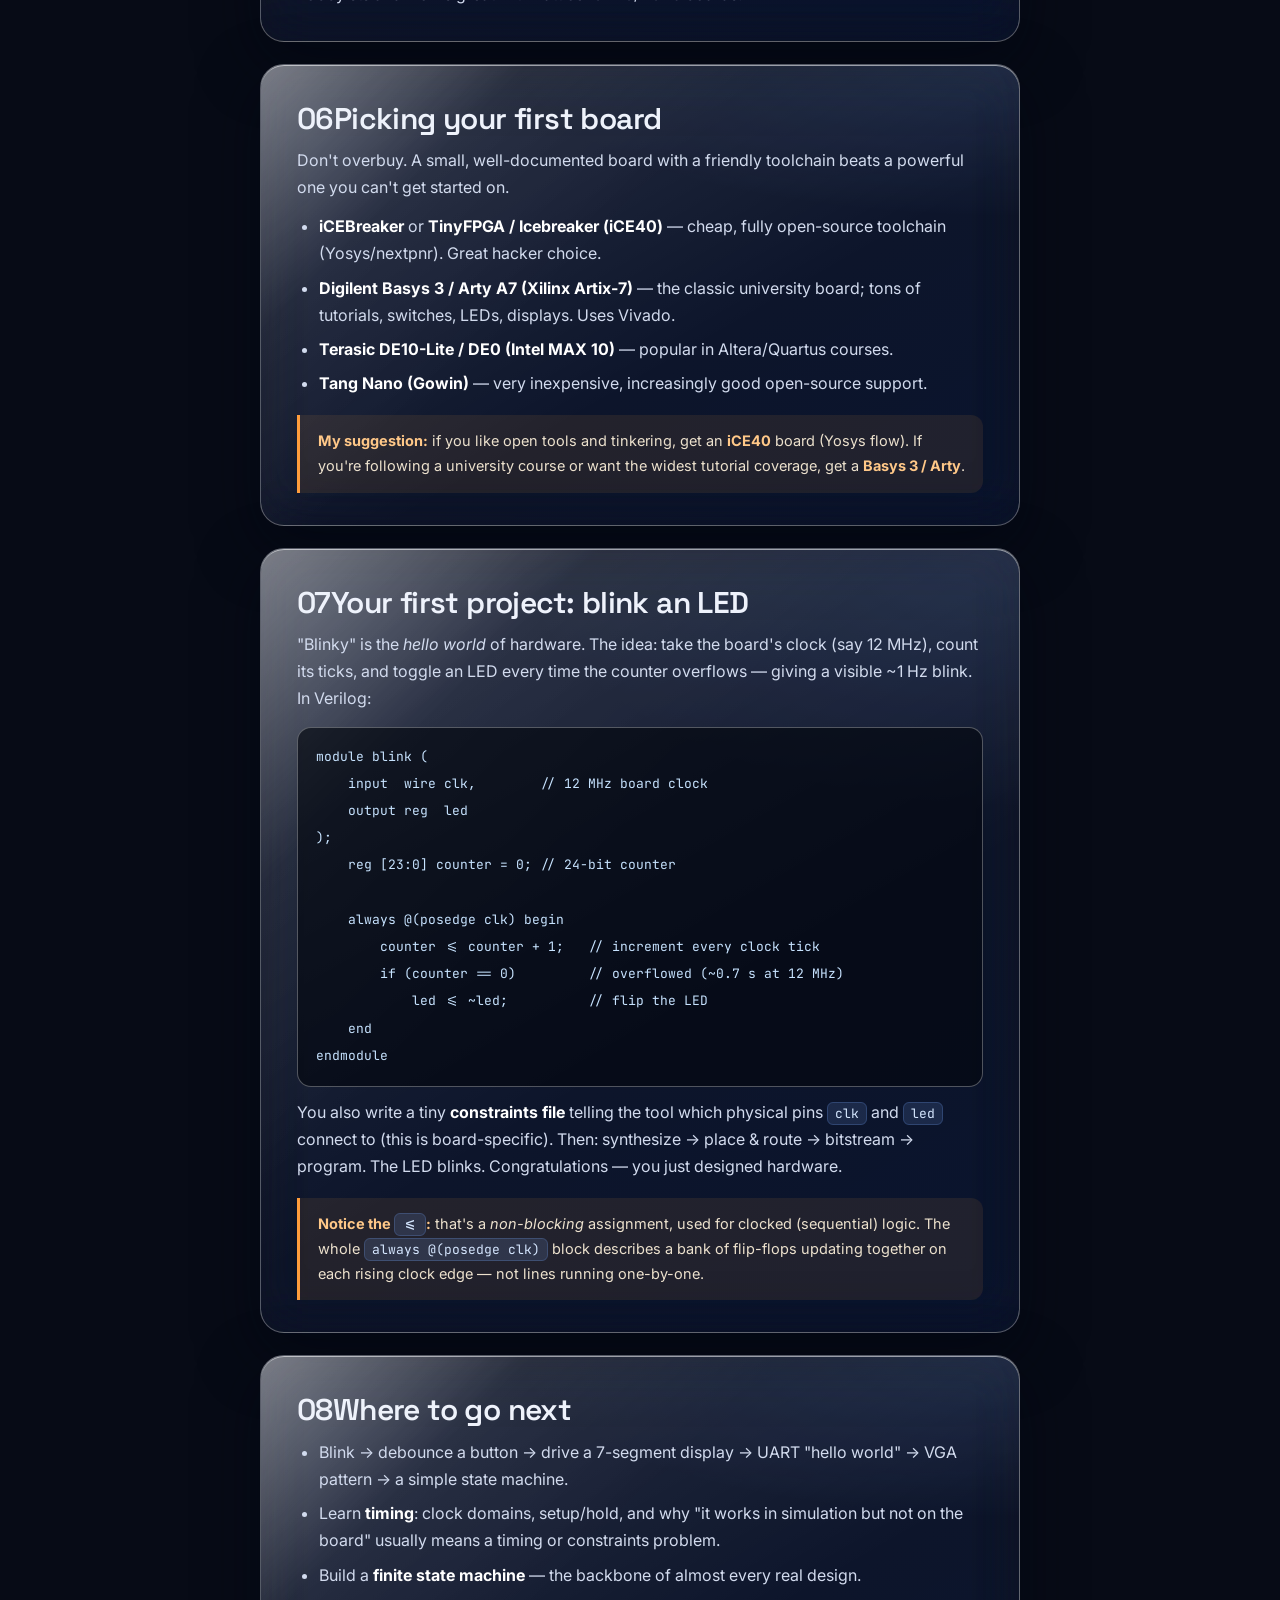
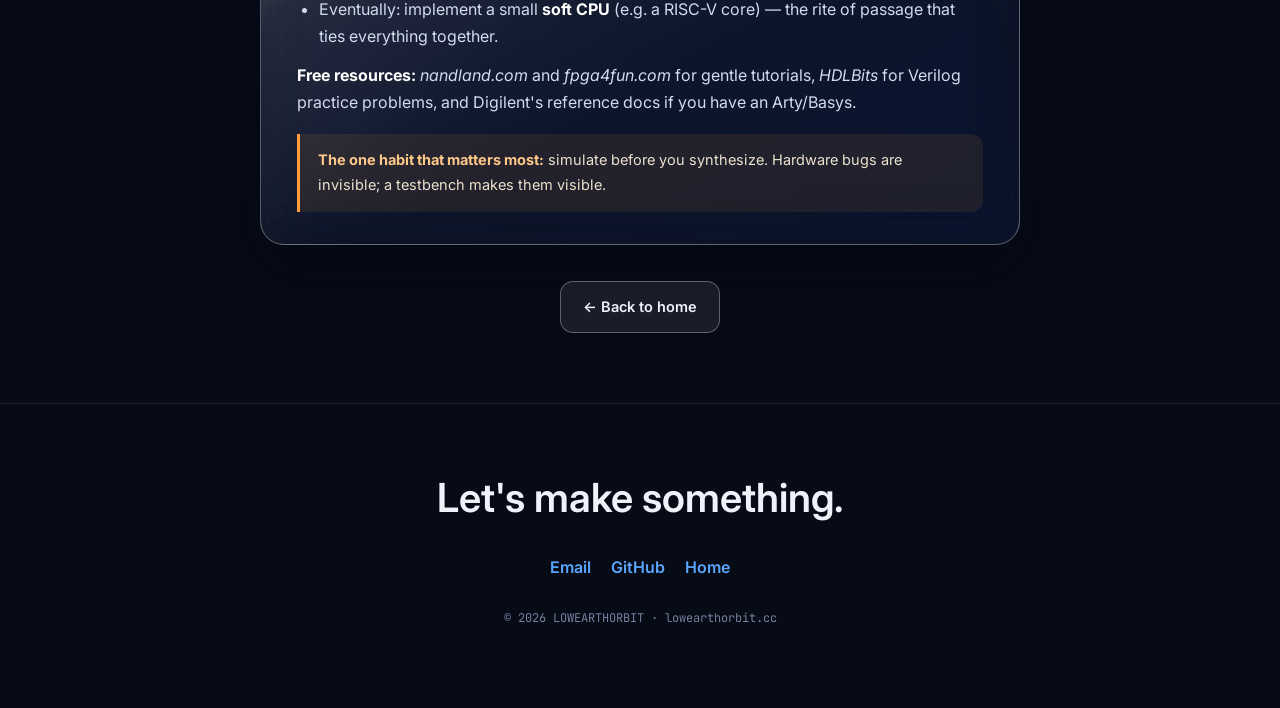
==== commit 57f0eb09: "Gallery structure (Scenes/Add-ons/FPGA/Others), stronger liquid glass, Blender-chan card w/ status, " ====
--- a/fpga.html
+++ b/fpga.html
@@ -18,11 +18,11 @@
   <div class="bg-veil"></div>
 
   <nav class="glass">
-    <a class="brand" href="index.html"><span class="orb-dot"></span>Leo&nbsp;Hu<span class="mono">/LEO</span></a>
+    <a class="brand" href="index.html"><span class="orb-dot"></span>LowEarthOrbit<span class="mono">.cc</span></a>
     <div class="nav-links">
-      <a href="index.html#work">Work</a>
+      <a href="index.html#gallery">Gallery</a>
       <a href="index.html">Home</a>
-      <a class="btn nav-cta" href="index.html#nathan">Download scene</a>
+      <a class="btn nav-cta" href="index.html#scenes">Download scene</a>
     </div>
   </nav>
 
@@ -159,7 +159,7 @@
         <a href="https://github.com/leoeohu">GitHub</a>
         <a href="index.html">Home</a>
       </div>
-      <div class="fine">© <span id="year"></span> LEO · LOW EARTH ORBIT · lowearthorbit.cc</div>
+      <div class="fine">© <span id="year"></span> LOWEARTHORBIT · lowearthorbit.cc</div>
     </div>
   </footer>
 
--- a/assets/style.css
+++ b/assets/style.css
@@ -1,25 +1,26 @@
 /* ===========================================================
    lowearthorbit.cc — shared design system
-   minimalist · liquid glass · blue + orange · high-tech
+   minimalist · LIQUID GLASS · blue + orange · high-tech
    =========================================================== */
 :root{
-  --bg-0:#05080f;
-  --bg-1:#080d1a;
+  --bg-0:#070b16;
   --ink:#eef2fb;
-  --muted:#9aa7c4;
-  --muted-2:#6f7c9c;
-
-  --blue:#4ea1ff;
+  --muted:#a4b1cd;
+  --muted-2:#74809f;
+
+  --blue:#5aa6ff;
   --blue-2:#2f7fe6;
   --blue-deep:#1b4fae;
   --orange:#ff9d3c;
   --orange-2:#ff7a1a;
-  --orange-soft:#ffc27a;
-
-  --glass-bg:linear-gradient(150deg, rgba(255,255,255,.085), rgba(255,255,255,.02));
-  --glass-brd:rgba(255,255,255,.14);
-  --glass-shadow:0 18px 50px rgba(2,6,18,.55);
-  --maxw:1100px;
+  --orange-soft:#ffc888;
+
+  /* liquid glass tokens */
+  --glass-bg:linear-gradient(150deg, rgba(255,255,255,.16), rgba(255,255,255,.04) 60%, rgba(120,170,255,.05));
+  --glass-brd:rgba(255,255,255,.30);
+  --glass-shadow:0 20px 60px rgba(2,6,18,.5), inset 0 1px 0 rgba(255,255,255,.55), inset 0 -18px 40px rgba(10,20,50,.25);
+
+  --maxw:1120px;
   --ease:cubic-bezier(.22,.7,.2,1);
   --mono:'JetBrains Mono',ui-monospace,Menlo,monospace;
 }
@@ -33,79 +34,85 @@
   -webkit-font-smoothing:antialiased;
   overflow-x:hidden;position:relative;min-height:100vh;
 }
-h1,h2,h3,h4{font-family:'Space Grotesk','Inter',sans-serif;letter-spacing:-.02em;line-height:1.1}
+h1,h2,h3,h4{font-family:'Space Grotesk','Inter',sans-serif;letter-spacing:-.02em;line-height:1.08}
 a{color:inherit}
 .mono{font-family:var(--mono)}
 
-/* ---------- ambient background: drifting orbs + tech grid ---------- */
-.bg-orb{position:fixed;border-radius:50%;filter:blur(90px);z-index:-3;opacity:.55;pointer-events:none}
-.bg-orb.blue{width:55vw;height:55vw;left:-12vw;top:-14vw;
-  background:radial-gradient(circle,var(--blue) 0%,var(--blue-deep) 45%,transparent 70%);
+/* ---------- ambient background: vivid orbs so glass has something to refract ---------- */
+.bg-orb{position:fixed;border-radius:50%;filter:blur(80px);z-index:-3;pointer-events:none}
+.bg-orb.blue{width:60vw;height:60vw;left:-12vw;top:-16vw;opacity:.85;
+  background:radial-gradient(circle,var(--blue) 0%,var(--blue-deep) 42%,transparent 70%);
   animation:drift1 26s var(--ease) infinite alternate}
-.bg-orb.orange{width:48vw;height:48vw;right:-14vw;bottom:-16vw;
-  background:radial-gradient(circle,var(--orange) 0%,#9c4a08 45%,transparent 70%);
-  animation:drift2 32s var(--ease) infinite alternate;opacity:.42}
-.bg-orb.blue2{width:34vw;height:34vw;right:8vw;top:30vh;
-  background:radial-gradient(circle,var(--blue) 0%,transparent 68%);opacity:.28;
+.bg-orb.orange{width:52vw;height:52vw;right:-14vw;bottom:-14vw;opacity:.7;
+  background:radial-gradient(circle,var(--orange) 0%,#a8500a 44%,transparent 72%);
+  animation:drift2 32s var(--ease) infinite alternate}
+.bg-orb.blue2{width:40vw;height:40vw;right:6vw;top:34vh;opacity:.5;
+  background:radial-gradient(circle,#7bd0ff 0%,transparent 66%);
   animation:drift3 38s var(--ease) infinite alternate}
-@keyframes drift1{to{transform:translate(8vw,10vh) scale(1.12)}}
-@keyframes drift2{to{transform:translate(-7vw,-8vh) scale(1.08)}}
-@keyframes drift3{to{transform:translate(-6vw,6vh) scale(1.15)}}
-.bg-grid{position:fixed;inset:0;z-index:-2;pointer-events:none;opacity:.5;
+@keyframes drift1{to{transform:translate(9vw,11vh) scale(1.12)}}
+@keyframes drift2{to{transform:translate(-8vw,-9vh) scale(1.1)}}
+@keyframes drift3{to{transform:translate(-7vw,7vh) scale(1.18)}}
+.bg-grid{position:fixed;inset:0;z-index:-2;pointer-events:none;opacity:.4;
   background:
-    linear-gradient(transparent 0,transparent calc(100% - 1px),rgba(120,160,255,.05) 100%),
-    linear-gradient(90deg,transparent 0,transparent calc(100% - 1px),rgba(120,160,255,.05) 100%);
-  background-size:48px 48px;
-  -webkit-mask-image:radial-gradient(120% 90% at 50% 0%,#000 30%,transparent 80%);
-  mask-image:radial-gradient(120% 90% at 50% 0%,#000 30%,transparent 80%);}
+    linear-gradient(transparent 0,transparent calc(100% - 1px),rgba(150,190,255,.07) 100%),
+    linear-gradient(90deg,transparent 0,transparent calc(100% - 1px),rgba(150,190,255,.07) 100%);
+  background-size:46px 46px;
+  -webkit-mask-image:radial-gradient(130% 100% at 50% 0%,#000 35%,transparent 85%);
+  mask-image:radial-gradient(130% 100% at 50% 0%,#000 35%,transparent 85%);}
 .bg-veil{position:fixed;inset:0;z-index:-2;pointer-events:none;
-  background:radial-gradient(120% 80% at 50% -10%,transparent 40%,rgba(5,8,15,.6) 100%)}
+  background:linear-gradient(180deg,rgba(7,11,22,.35),rgba(7,11,22,.62))}
 
 /* ---------- liquid glass primitive ---------- */
-.glass{position:relative;background:var(--glass-bg);backdrop-filter:blur(22px) saturate(170%);
-  -webkit-backdrop-filter:blur(22px) saturate(170%);
-  border:1px solid var(--glass-brd);border-radius:22px;box-shadow:var(--glass-shadow);
+.glass{position:relative;
+  background:var(--glass-bg);
+  backdrop-filter:blur(26px) saturate(190%) brightness(1.08);
+  -webkit-backdrop-filter:blur(26px) saturate(190%) brightness(1.08);
+  border:1px solid var(--glass-brd);border-radius:24px;box-shadow:var(--glass-shadow);
   overflow:hidden;isolation:isolate;
   transition:transform .4s var(--ease),border-color .4s var(--ease),box-shadow .4s var(--ease)}
-.glass::before{content:"";position:absolute;inset:0;border-radius:inherit;pointer-events:none;
-  background:linear-gradient(140deg,rgba(255,255,255,.35),rgba(255,255,255,0) 32%);
-  opacity:.6;mix-blend-mode:overlay}
-.glass::after{content:"";position:absolute;inset:0;border-radius:inherit;pointer-events:none;
-  background:radial-gradient(220px circle at var(--mx,50%) var(--my,15%),rgba(255,255,255,.18),transparent 60%);
+/* specular sheen sweeping the top-left */
+.glass::before{content:"";position:absolute;inset:0;border-radius:inherit;pointer-events:none;z-index:0;
+  background:
+    linear-gradient(135deg,rgba(255,255,255,.55) 0%,rgba(255,255,255,.05) 22%,transparent 42%),
+    radial-gradient(120% 60% at 100% 0%,rgba(120,170,255,.18),transparent 55%);
+  mix-blend-mode:screen;opacity:.7}
+/* cursor-follow glare */
+.glass::after{content:"";position:absolute;inset:0;border-radius:inherit;pointer-events:none;z-index:0;
+  background:radial-gradient(260px circle at var(--mx,50%) var(--my,0%),rgba(255,255,255,.28),transparent 60%);
   opacity:0;transition:opacity .4s var(--ease)}
-.glass:hover{transform:translateY(-4px);border-color:rgba(255,255,255,.28);
-  box-shadow:0 26px 70px rgba(2,6,18,.6),0 0 0 1px rgba(120,170,255,.12)}
+.glass:hover{transform:translateY(-5px);border-color:rgba(255,255,255,.5);
+  box-shadow:0 30px 80px rgba(2,6,18,.6),inset 0 1px 0 rgba(255,255,255,.7),0 0 0 1px rgba(140,180,255,.18)}
 .glass:hover::after{opacity:1}
 .glass>*{position:relative;z-index:1}
 
 /* ---------- layout ---------- */
 .wrap{max-width:var(--maxw);margin:0 auto;padding:0 26px}
-section{padding:70px 0;position:relative}
+section{padding:64px 0;position:relative}
 .tag{display:inline-flex;align-items:center;gap:8px;font-family:var(--mono);font-size:12px;
   letter-spacing:1.5px;text-transform:uppercase;color:var(--blue);
-  padding:6px 13px;border:1px solid rgba(120,170,255,.25);border-radius:999px;background:rgba(78,161,255,.06)}
+  padding:7px 14px;border:1px solid rgba(120,170,255,.3);border-radius:999px;background:rgba(78,161,255,.08)}
 .tag .dot{width:6px;height:6px;border-radius:50%;background:var(--orange);box-shadow:0 0 8px var(--orange)}
-.sec-head{margin-bottom:34px}
+.sec-head{margin-bottom:30px}
 .sec-num{font-family:var(--mono);font-size:13px;color:var(--orange);letter-spacing:2px}
-.sec-title{font-size:clamp(28px,4.6vw,42px);font-weight:600;margin-top:8px}
+.sec-title{font-size:clamp(30px,5vw,46px);font-weight:600;margin-top:8px}
 .sec-sub{color:var(--muted);margin-top:10px;max-width:560px}
 
 /* ---------- nav ---------- */
 nav{position:sticky;top:14px;z-index:60;margin:14px auto 0;max-width:var(--maxw);
   width:calc(100% - 28px);display:flex;align-items:center;justify-content:space-between;
-  padding:11px 16px 11px 18px;border-radius:18px}
-.brand{display:flex;align-items:center;gap:11px;text-decoration:none;color:var(--ink);font-weight:600;font-size:16px}
+  padding:10px 14px 10px 18px;border-radius:18px}
+.brand{display:flex;align-items:center;gap:11px;text-decoration:none;color:var(--ink);font-weight:600;font-size:16px;font-family:'Space Grotesk',sans-serif}
 .brand .orb-dot{width:22px;height:22px;border-radius:50%;
   background:radial-gradient(circle at 34% 34%,#fff,var(--orange) 55%,var(--orange-2));
   box-shadow:0 0 14px rgba(255,150,50,.7)}
 .brand .mono{color:var(--blue);font-size:11px;letter-spacing:2px}
-.nav-links{display:flex;gap:8px;align-items:center}
+.nav-links{display:flex;gap:6px;align-items:center}
 .nav-links a{text-decoration:none;color:var(--muted);font-size:14px;font-weight:500;
   padding:8px 14px;border-radius:11px;transition:color .25s,background .25s}
-.nav-links a:hover{color:var(--ink);background:rgba(255,255,255,.06)}
+.nav-links a:hover{color:var(--ink);background:rgba(255,255,255,.08)}
 .nav-cta{color:#0a0a0a!important;background:linear-gradient(100deg,var(--orange),var(--orange-2));font-weight:600}
 .nav-cta:hover{filter:brightness(1.08)}
-@media(max-width:620px){.nav-links a:not(.nav-cta){display:none}}
+@media(max-width:640px){.nav-links a:not(.nav-cta){display:none}}
 
 /* ---------- buttons ---------- */
 .btn{display:inline-flex;align-items:center;gap:9px;text-decoration:none;font-weight:600;font-size:14.5px;
@@ -117,26 +124,46 @@
 .btn-blue{background:linear-gradient(100deg,var(--blue),var(--blue-2));color:#06122a;
   box-shadow:0 10px 30px rgba(60,130,246,.3)}
 .btn-blue:hover{transform:translateY(-3px);box-shadow:0 16px 42px rgba(60,130,246,.45)}
-.btn-ghost{background:rgba(255,255,255,.05);border-color:var(--glass-brd);color:var(--ink);
+.btn-ghost{background:rgba(255,255,255,.08);border-color:var(--glass-brd);color:var(--ink);
   backdrop-filter:blur(8px)}
-.btn-ghost:hover{transform:translateY(-3px);border-color:rgba(255,255,255,.3);background:rgba(255,255,255,.09)}
+.btn-ghost:hover{transform:translateY(-3px);border-color:rgba(255,255,255,.45);background:rgba(255,255,255,.14)}
+
+/* ---------- status badge (e.g. "still working") ---------- */
+.status{display:inline-flex;align-items:center;gap:7px;font-family:var(--mono);font-size:11px;
+  letter-spacing:1px;text-transform:uppercase;color:#ffd29a;background:rgba(255,170,60,.14);
+  border:1px solid rgba(255,170,60,.4);padding:5px 12px;border-radius:999px}
+.status .blink{width:7px;height:7px;border-radius:50%;background:#ffb04a;box-shadow:0 0 9px #ffb04a;
+  animation:blink 1.5s ease-in-out infinite}
+.status.live{color:#a7f3c7;background:rgba(60,220,140,.12);border-color:rgba(60,220,140,.38)}
+.status.live .blink{background:#46e08a;box-shadow:0 0 9px #46e08a}
+@keyframes blink{0%,100%{opacity:1}50%{opacity:.2}}
 
 /* ---------- hero ---------- */
-header.hero{padding:90px 0 40px;text-align:center}
-header.hero h1{font-size:clamp(48px,9vw,104px);font-weight:600;line-height:.98}
-.hero .grad{background:linear-gradient(100deg,var(--blue) 0%,#bcd6ff 40%,var(--orange-soft) 72%,var(--orange) 100%);
+header.hero{padding:84px 0 36px;text-align:center}
+header.hero h1{font-size:clamp(50px,11vw,118px);font-weight:700;line-height:.92}
+.hero .grad{background:linear-gradient(100deg,var(--blue) 0%,#cfe0ff 40%,var(--orange-soft) 72%,var(--orange) 100%);
   -webkit-background-clip:text;background-clip:text;-webkit-text-fill-color:transparent}
 .hero .lead{margin:22px auto 0;max-width:520px;color:var(--muted);font-size:clamp(16px,2.2vw,19px)}
 .hero .chips{display:flex;gap:10px;justify-content:center;flex-wrap:wrap;margin-top:26px}
-.chip{font-family:var(--mono);font-size:12.5px;color:var(--ink);padding:8px 15px;border-radius:999px;
-  background:var(--glass-bg);border:1px solid var(--glass-brd);backdrop-filter:blur(10px)}
-.chip:nth-child(even){border-color:rgba(255,160,60,.32);color:var(--orange-soft)}
+.chip{font-family:var(--mono);font-size:12.5px;color:var(--ink);padding:9px 16px;border-radius:999px}
+.chip:nth-child(even){color:var(--orange-soft)}
 .hero .cta{display:flex;gap:13px;justify-content:center;flex-wrap:wrap;margin-top:34px}
 
+/* ---------- gallery: category structure ---------- */
+.cat-nav{display:flex;gap:9px;flex-wrap:wrap;margin-top:18px}
+.cat-nav a{font-family:var(--mono);font-size:12px;text-decoration:none;color:var(--muted);
+  padding:8px 15px;border:1px solid var(--glass-brd);border-radius:999px;transition:.25s}
+.cat-nav a:hover{color:var(--ink);border-color:var(--blue)!important;background:rgba(78,161,255,.1)}
+.category{margin-top:46px}
+.cat-label{display:flex;align-items:center;gap:16px;margin-bottom:20px}
+.cat-label h3{font-size:clamp(19px,2.6vw,24px);font-weight:600;white-space:nowrap}
+.cat-label .ix{font-family:var(--mono);font-size:13px;color:var(--orange)}
+.cat-label .rule{flex:1;height:1px;background:linear-gradient(90deg,rgba(150,190,255,.35),transparent)}
+
 /* ---------- nathan feature: big photo + small video ---------- */
-.nathan{display:grid;grid-template-columns:1.05fr .95fr;gap:30px;align-items:stretch}
-.nathan .photo{padding:0}
-.nathan .photo img{display:block;width:100%;height:100%;object-fit:cover;border-radius:22px;min-height:420px}
+.nathan{display:grid;grid-template-columns:1.05fr .95fr;gap:26px;align-items:stretch}
+.nathan .photo{padding:6px}
+.nathan .photo img{display:block;width:100%;height:100%;object-fit:cover;border-radius:18px;min-height:430px}
 .nathan .panel{padding:30px;display:flex;flex-direction:column;justify-content:center}
 .nathan .panel h3{font-size:clamp(26px,3.4vw,34px);font-weight:600}
 .nathan .role{font-family:var(--mono);font-size:12px;letter-spacing:1.5px;text-transform:uppercase;color:var(--orange);margin-top:6px}
@@ -144,20 +171,21 @@
 .nathan .specs{display:flex;flex-wrap:wrap;gap:7px;margin-top:16px}
 .pill{font-family:var(--mono);font-size:11.5px;color:var(--muted);padding:5px 11px;border:1px solid var(--glass-brd);border-radius:999px}
 .video-row{display:flex;align-items:center;gap:14px;margin-top:20px}
-.video-mini{width:120px;flex:0 0 120px;border-radius:14px;overflow:hidden;border:1px solid var(--glass-brd);background:#06101f}
+.video-mini{width:118px;flex:0 0 118px;border-radius:14px;overflow:hidden;border:1px solid var(--glass-brd);background:#06101f}
 .video-mini video{display:block;width:100%;height:100%;object-fit:cover}
 .video-cap{font-size:13px;color:var(--muted)}
 .video-cap b{display:block;color:var(--ink);font-family:var(--mono);font-size:11px;letter-spacing:1.5px;text-transform:uppercase;margin-bottom:3px}
 .acts{display:flex;gap:11px;flex-wrap:wrap;margin-top:24px}
 @media(max-width:780px){.nathan{grid-template-columns:1fr}.nathan .photo img{min-height:0;aspect-ratio:3/4}}
 
-/* ---------- two-up project cards ---------- */
-.cards{display:grid;grid-template-columns:1fr 1fr;gap:22px;margin-top:22px}
+/* ---------- generic project cards ---------- */
+.cards{display:grid;grid-template-columns:1fr 1fr;gap:22px}
 .card{padding:0;display:flex;flex-direction:column}
-.card .thumb{aspect-ratio:16/10;overflow:hidden;border-bottom:1px solid var(--glass-brd)}
+.card .thumb{aspect-ratio:16/10;overflow:hidden;border-bottom:1px solid var(--glass-brd);position:relative}
 .card .thumb img{width:100%;height:100%;object-fit:cover;transition:transform .6s var(--ease)}
 .card:hover .thumb img{transform:scale(1.06)}
 .card .body{padding:22px 24px 24px}
+.card .row{display:flex;align-items:center;justify-content:space-between;gap:10px}
 .card .role{font-family:var(--mono);font-size:11.5px;letter-spacing:1.5px;text-transform:uppercase;color:var(--blue)}
 .card h3{font-size:21px;font-weight:600;margin-top:7px}
 .card p{color:var(--muted);font-size:14.5px;margin-top:10px}
@@ -165,17 +193,23 @@
 .tex-grid{display:grid;grid-template-columns:repeat(4,1fr);gap:7px}
 .tex-grid img{width:100%;aspect-ratio:1;object-fit:cover;border-radius:9px;border:1px solid var(--glass-brd)}
 .note{font-family:var(--mono);font-size:11.5px;color:var(--muted-2);margin-top:16px}
+/* mascot card: sprite glowing on glass */
+.mascot{display:grid;place-items:center;aspect-ratio:16/10;position:relative;overflow:hidden;border-bottom:1px solid var(--glass-brd)}
+.mascot::before{content:"";position:absolute;width:70%;height:120%;border-radius:50%;
+  background:radial-gradient(circle,rgba(255,160,70,.4),rgba(80,150,255,.25) 45%,transparent 70%);filter:blur(20px)}
+.mascot img{position:relative;height:108%;object-fit:contain;transition:transform .6s var(--ease)}
+.card:hover .mascot img{transform:translateY(-6px) scale(1.03)}
 @media(max-width:780px){.cards{grid-template-columns:1fr}}
 
-/* ---------- FPGA guide banner on home ---------- */
-.guide-banner{padding:34px 36px;display:grid;grid-template-columns:1fr auto;gap:24px;align-items:center}
-.guide-banner h3{font-size:clamp(24px,3.2vw,32px);font-weight:600}
+/* ---------- FPGA guide banner ---------- */
+.guide-banner{padding:32px 34px;display:grid;grid-template-columns:1fr auto;gap:24px;align-items:center}
+.guide-banner h3{font-size:clamp(22px,3vw,30px);font-weight:600}
 .guide-banner p{color:var(--muted);margin-top:10px;max-width:560px;font-size:15px}
 .guide-banner .circuit{font-family:var(--mono);font-size:12px;color:var(--blue);margin-top:14px;letter-spacing:1px}
 @media(max-width:680px){.guide-banner{grid-template-columns:1fr}}
 
 /* ---------- footer ---------- */
-footer{padding:64px 0 80px;text-align:center;border-top:1px solid rgba(255,255,255,.07);margin-top:50px}
+footer{padding:60px 0 80px;text-align:center;border-top:1px solid rgba(255,255,255,.08);margin-top:50px}
 footer .big{font-size:clamp(26px,5vw,40px);font-weight:600}
 footer .links{display:flex;gap:20px;justify-content:center;margin-top:22px}
 footer .links a{color:var(--blue);text-decoration:none;font-weight:600}
@@ -183,26 +217,26 @@
 footer .fine{margin-top:26px;font-family:var(--mono);font-size:12px;color:var(--muted-2)}
 
 /* ---------- article (fpga guide page) ---------- */
-.article{max-width:760px;margin:0 auto;padding:40px 0 20px}
-.article .glass{padding:34px 38px;margin-top:24px}
+.article{max-width:760px;margin:0 auto;padding:36px 0 20px}
+.article .glass{padding:32px 36px;margin-top:22px}
 .article h2{font-size:clamp(24px,3.4vw,30px);font-weight:600;margin-top:6px}
 .article h3{font-size:20px;font-weight:600;margin:26px 0 6px;color:var(--ink)}
 .article h3 .n{font-family:var(--mono);color:var(--orange);font-size:14px;margin-right:8px}
-.article p{color:#cdd6ea;margin-top:12px}
-.article ul{margin:12px 0 0 2px;padding-left:20px;color:#cdd6ea}
+.article p{color:#d2dbee;margin-top:12px}
+.article ul{margin:12px 0 0 2px;padding-left:20px;color:#d2dbee}
 .article li{margin-top:7px}
 .article strong{color:#fff}
 .article .lead{font-size:18px;color:var(--muted)}
-.article code{font-family:var(--mono);font-size:13px;background:rgba(120,170,255,.12);
-  border:1px solid rgba(120,170,255,.2);border-radius:6px;padding:2px 7px;color:#cfe2ff}
-.article pre{margin-top:14px;background:rgba(4,8,16,.7);border:1px solid var(--glass-brd);border-radius:14px;
+.article code{font-family:var(--mono);font-size:13px;background:rgba(120,170,255,.14);
+  border:1px solid rgba(120,170,255,.22);border-radius:6px;padding:2px 7px;color:#d6e7ff}
+.article pre{margin-top:14px;background:rgba(4,8,16,.66);border:1px solid var(--glass-brd);border-radius:14px;
   padding:16px 18px;overflow-x:auto}
-.article pre code{background:none;border:none;padding:0;color:#bfe0ff;font-size:13px;line-height:1.7}
-.callout{margin-top:18px;border-left:3px solid var(--orange);background:rgba(255,160,60,.07);
-  border-radius:0 12px 12px 0;padding:14px 18px;color:#e7ddca;font-size:14.5px}
+.article pre code{background:none;border:none;padding:0;color:#c7e3ff;font-size:13px;line-height:1.7}
+.callout{margin-top:18px;border-left:3px solid var(--orange);background:rgba(255,160,60,.09);
+  border-radius:0 12px 12px 0;padding:14px 18px;color:#ece1cd;font-size:14.5px}
 .callout b{color:var(--orange-soft)}
 .steps{counter-reset:s;list-style:none;padding:0;margin-top:14px}
-.steps li{counter-increment:s;position:relative;padding:10px 0 10px 46px;border-top:1px solid rgba(255,255,255,.07);color:#cdd6ea}
+.steps li{counter-increment:s;position:relative;padding:10px 0 10px 46px;border-top:1px solid rgba(255,255,255,.08);color:#d2dbee}
 .steps li:first-child{border-top:none}
 .steps li::before{content:counter(s,decimal-leading-zero);position:absolute;left:0;top:10px;
   font-family:var(--mono);font-size:13px;color:#06122a;background:linear-gradient(100deg,var(--blue),var(--blue-2));
